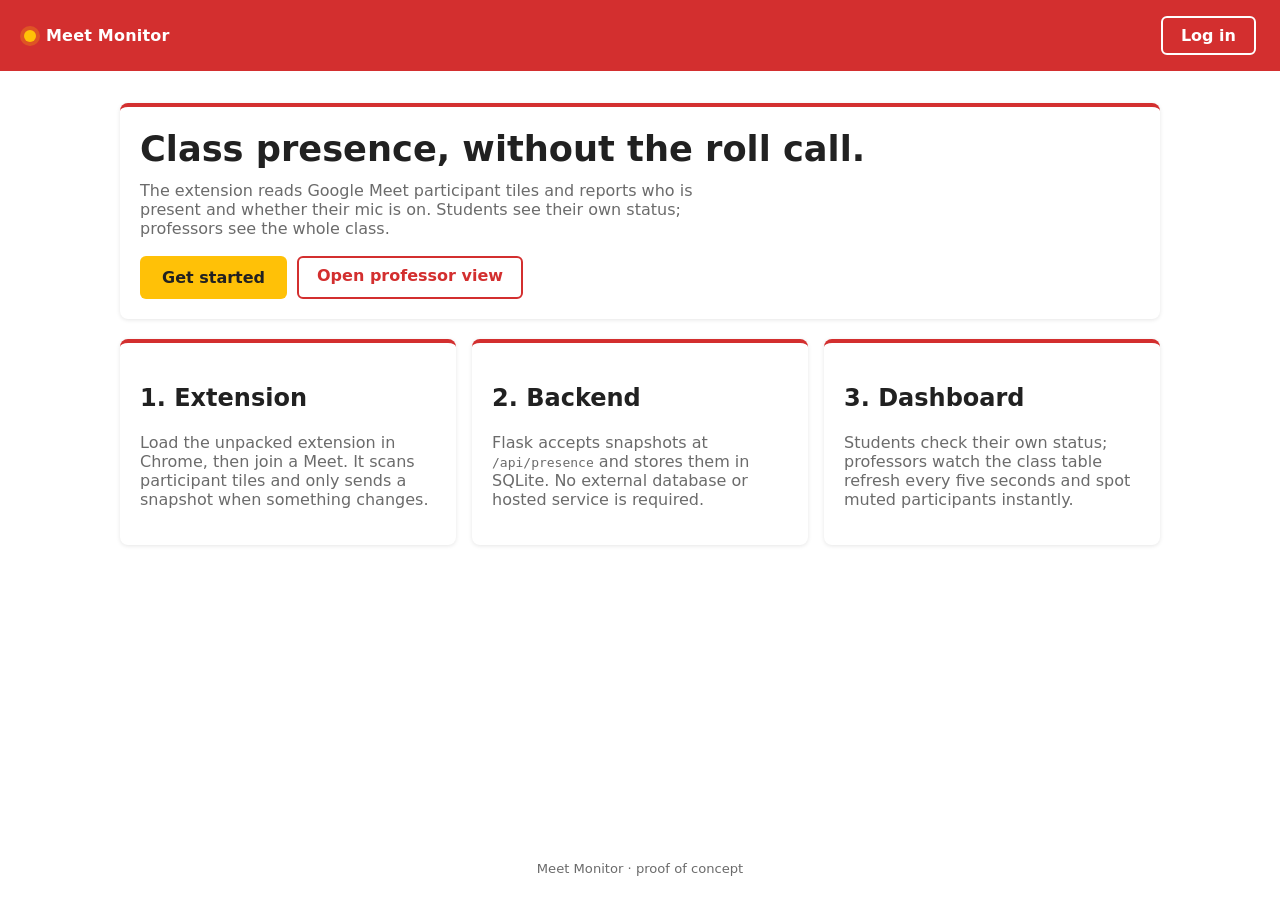
==== dashboard/index.html @ 26b23864 "Add Meet Monitor POC: extension, Flask backend, dashboard" ====
<!DOCTYPE html>
<html lang="en">
<head>
  <meta charset="UTF-8" />
  <meta name="viewport" content="width=device-width, initial-scale=1.0" />
  <title>Meet Monitor</title>
  <link rel="stylesheet" href="style.css" />
</head>
<body data-page="index">
  <header>
    <div class="brand"><span class="brand-dot"></span> Meet Monitor</div>
    <nav>
      <a href="login.html" class="btn-secondary">Log in</a>
    </nav>
  </header>

  <main class="page">
    <section class="card hero">
      <h1>Class presence, without the roll call.</h1>
      <p class="muted">
        The extension reads Google Meet participant tiles and reports who is present and
        whether their mic is on. Students see their own status; professors see the whole class.
      </p>
      <div class="button-row">
        <a class="btn-primary" href="login.html">Get started</a>
        <a class="btn-secondary" href="professor.html">Open professor view</a>
      </div>
    </section>

    <section class="grid-3">
      <article class="card">
        <h2>1. Extension</h2>
        <p class="muted">
          Load the unpacked extension in Chrome, then join a Meet. It scans participant tiles
          and only sends a snapshot when something changes.
        </p>
      </article>
      <article class="card">
        <h2>2. Backend</h2>
        <p class="muted">
          Flask accepts snapshots at <code>/api/presence</code> and stores them in SQLite.
          No external database or hosted service is required.
        </p>
      </article>
      <article class="card">
        <h2>3. Dashboard</h2>
        <p class="muted">
          Students check their own status; professors watch the class table refresh every
          five seconds and spot muted participants instantly.
        </p>
      </article>
    </section>
  </main>

  <footer>Meet Monitor &middot; proof of concept</footer>
  <script src="script.js"></script>
</body>
</html>
---- dashboard/style.css ----
:root {
  --bg: #FFFFFF;
  --red: #D32F2F;
  --red-dark: #B71C1C;
  --yellow: #FFC107;
  --text: #212121;
  --muted: #6B6B6B;
  --border: #E6E6E6;
  --active-tint: #FFF8E1;
  --inactive-tint: #FDECEA;
}

* {
  box-sizing: border-box;
}

body {
  background: var(--bg);
  color: var(--text);
  font-family: system-ui, sans-serif;
  margin: 0;
  min-height: 100vh;
  display: flex;
  flex-direction: column;
}

h1, h2, h3 {
  line-height: 1.25;
}

a {
  color: var(--red);
}

header {
  background: var(--red);
  color: #FFFFFF;
  padding: 16px 24px;
  display: flex;
  justify-content: space-between;
  align-items: center;
  gap: 16px;
}

header .brand {
  display: flex;
  align-items: center;
  gap: 10px;
  font-weight: 700;
  letter-spacing: 0.2px;
}

header .brand .brand-dot {
  width: 12px;
  height: 12px;
  border-radius: 50%;
  background: var(--yellow);
  box-shadow: 0 0 0 4px rgba(255, 193, 7, 0.25);
}

header nav {
  display: flex;
  align-items: center;
  gap: 10px;
  flex-wrap: wrap;
}

header nav a {
  text-decoration: none;
}

header nav a.btn-secondary {
  background: transparent;
  border-color: #FFFFFF;
  color: #FFFFFF;
}

header nav a.btn-secondary:hover {
  background: rgba(255, 255, 255, 0.12);
}

.btn-primary {
  background: var(--yellow);
  color: var(--text);
  border: 2px solid transparent;
  padding: 10px 20px;
  border-radius: 6px;
  font: inherit;
  font-weight: bold;
  cursor: pointer;
  display: inline-block;
  text-decoration: none;
}

.btn-primary:hover {
  filter: brightness(0.95);
}

.btn-secondary {
  background: #FFFFFF;
  color: var(--red);
  border: 2px solid var(--red);
  padding: 8px 18px;
  border-radius: 6px;
  font: inherit;
  font-weight: bold;
  cursor: pointer;
  display: inline-block;
  text-decoration: none;
}

.btn-secondary:hover {
  background: var(--inactive-tint);
}

.btn-block {
  width: 100%;
  margin-top: 8px;
}

.badge-active {
  background: var(--yellow);
  color: var(--text);
  padding: 4px 10px;
  border-radius: 12px;
  font-size: 0.8rem;
  font-weight: 700;
  text-transform: capitalize;
}

.badge-inactive {
  background: var(--red);
  color: #FFFFFF;
  padding: 4px 10px;
  border-radius: 12px;
  font-size: 0.8rem;
  font-weight: 700;
  text-transform: capitalize;
}

.badge-idle {
  background: #FFFFFF;
  color: var(--red);
  border: 1px solid var(--red);
  padding: 3px 9px;
  border-radius: 12px;
  font-size: 0.8rem;
  font-weight: 700;
  text-transform: capitalize;
}

.card {
  background: #FFFFFF;
  border-top: 4px solid var(--red);
  border-radius: 8px;
  box-shadow: 0 1px 4px rgba(0, 0, 0, 0.1);
  padding: 20px;
}

.card-narrow {
  max-width: 420px;
  margin: 48px auto;
}

.page {
  width: 100%;
  max-width: 1080px;
  margin: 0 auto;
  padding: 32px 20px 64px;
  flex: 1;
}

.hero {
  margin-bottom: 20px;
}

.hero h1 {
  margin: 0 0 10px;
  font-size: clamp(1.6rem, 3vw, 2.2rem);
}

.hero p {
  margin: 0;
  max-width: 60ch;
}

.muted {
  color: var(--muted);
}

.grid-3 {
  display: grid;
  gap: 16px;
  grid-template-columns: repeat(auto-fit, minmax(220px, 1fr));
}

.button-row {
  display: flex;
  gap: 10px;
  flex-wrap: wrap;
  margin-top: 18px;
}

.page-heading {
  display: flex;
  justify-content: space-between;
  align-items: flex-start;
  gap: 16px;
  flex-wrap: wrap;
  margin-bottom: 20px;
}

.page-heading h1 {
  margin: 0 0 6px;
  font-size: 1.6rem;
}

.page-heading p {
  margin: 0;
}

.pill {
  background: var(--active-tint);
  color: var(--red-dark);
  border: 1px solid var(--yellow);
  border-radius: 999px;
  padding: 6px 14px;
  font-size: 0.8rem;
  font-weight: 700;
  letter-spacing: 0.04em;
  text-transform: uppercase;
}

.pill.offline {
  background: var(--inactive-tint);
  border-color: var(--red);
}

.stats {
  margin-bottom: 20px;
}

.stat {
  border-top-color: var(--yellow);
  display: flex;
  flex-direction: column;
  gap: 4px;
}

.stat-value {
  font-size: 2rem;
  font-weight: 700;
  color: var(--red-dark);
  line-height: 1;
}

.stat-label {
  color: var(--muted);
  font-size: 0.85rem;
  text-transform: uppercase;
  letter-spacing: 0.06em;
}

.table-card {
  padding: 0;
  overflow: hidden;
}

table.professor-table {
  width: 100%;
  border-collapse: collapse;
  background: #FFFFFF;
}

table.professor-table th,
table.professor-table td {
  padding: 12px 16px;
  border-bottom: 1px solid var(--border);
  text-align: left;
  font-size: 0.95rem;
}

table.professor-table thead th {
  background: var(--active-tint);
  color: var(--red-dark);
  font-size: 0.78rem;
  text-transform: uppercase;
  letter-spacing: 0.06em;
}

table.professor-table tbody tr:last-child td {
  border-bottom: none;
}

table.professor-table tr.inactive-flag {
  background: var(--inactive-tint);
}

table.professor-table tr:hover {
  background: var(--active-tint);
}

table.professor-table tr.inactive-flag:hover {
  background: #FBDDDA;
}

.empty {
  text-align: center;
  color: var(--muted);
  padding: 28px 16px !important;
}

.error {
  background: var(--inactive-tint);
  border-left: 4px solid var(--red);
  color: var(--red-dark);
  padding: 12px 16px;
  border-radius: 6px;
  font-weight: 600;
  margin: 0 0 20px;
}

.form {
  display: flex;
  flex-direction: column;
  gap: 6px;
  margin-top: 16px;
}

.form label {
  font-size: 0.85rem;
  font-weight: 700;
  color: var(--red-dark);
  text-transform: uppercase;
  letter-spacing: 0.05em;
}

.form input,
.form select,
.inline-form input {
  font: inherit;
  padding: 10px 12px;
  border: 1px solid var(--border);
  border-radius: 6px;
  background: #FFFFFF;
  color: var(--text);
}

.form input:focus,
.form select:focus,
.inline-form input:focus {
  outline: 2px solid var(--yellow);
  outline-offset: 1px;
  border-color: var(--red);
}

.inline-form {
  display: flex;
  gap: 10px;
  margin-top: 14px;
}

.inline-form input {
  flex: 1;
}

.inline-form .btn-primary {
  padding: 10px 18px;
}

footer {
  color: var(--muted);
  text-align: center;
  font-size: 0.82rem;
  padding: 24px 16px;
}

@media (max-width: 640px) {
  header {
    padding: 12px 16px;
    align-items: flex-start;
    flex-direction: column;
  }

  .page {
    padding: 24px 16px 48px;
  }

  table.professor-table th,
  table.professor-table td {
    padding: 10px 12px;
    font-size: 0.88rem;
  }

  .inline-form {
    flex-direction: column;
  }
}
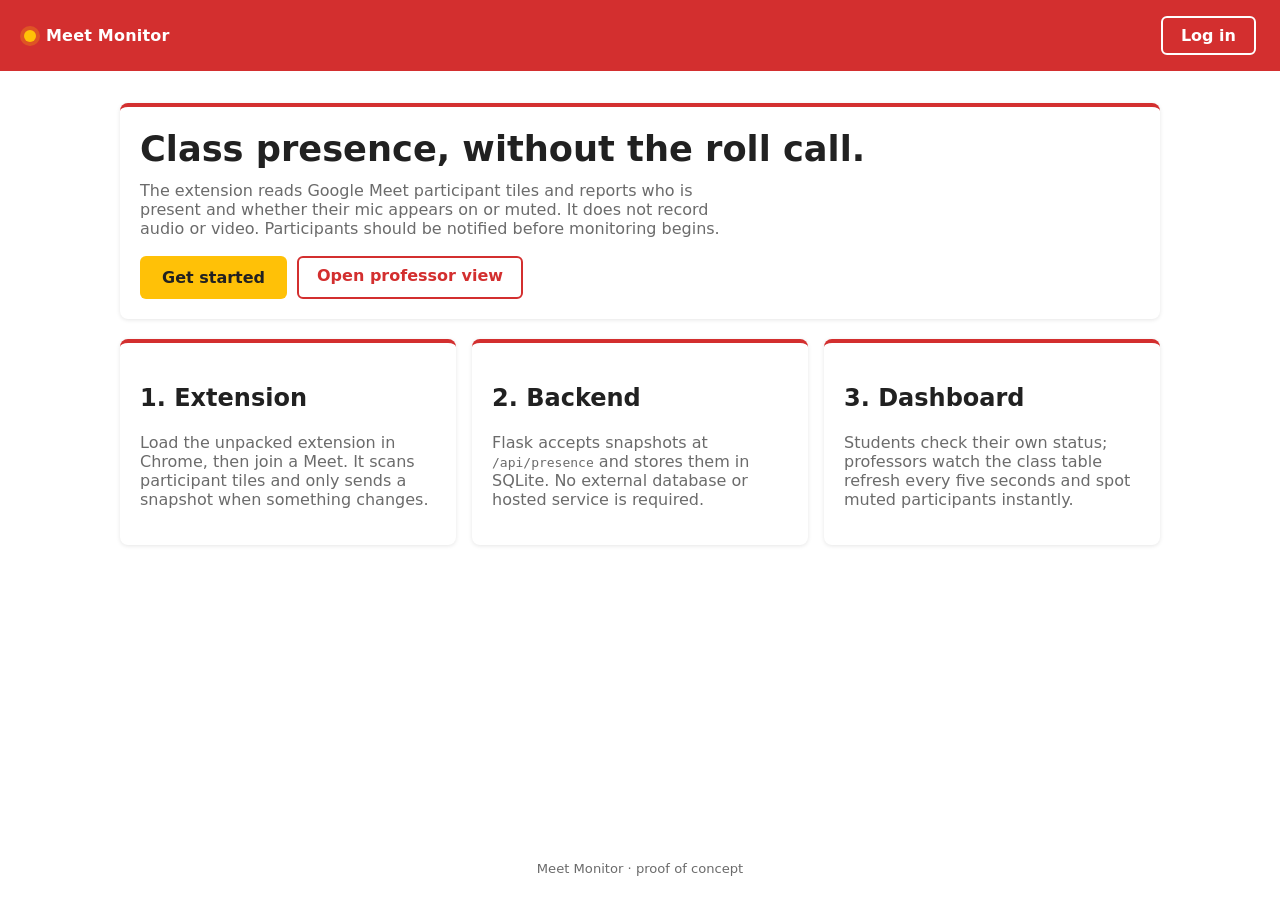
==== commit 7b9ad588: "Add meeting lifecycle and privacy controls Co-authored-by: Copilot <223556219+Copilot@users.noreply." ====
--- a/dashboard/index.html
+++ b/dashboard/index.html
@@ -19,7 +19,8 @@
       <h1>Class presence, without the roll call.</h1>
       <p class="muted">
         The extension reads Google Meet participant tiles and reports who is present and
-        whether their mic is on. Students see their own status; professors see the whole class.
+        whether their mic appears on or muted. It does not record audio or video. Participants
+        should be notified before monitoring begins.
       </p>
       <div class="button-row">
         <a class="btn-primary" href="login.html">Get started</a>
--- a/dashboard/style.css
+++ b/dashboard/style.css
@@ -149,6 +149,18 @@
   text-transform: capitalize;
 }
 
+.badge-stale,
+.badge-left {
+  background: #EEEEEE;
+  color: #424242;
+  border: 1px solid #BDBDBD;
+  padding: 3px 9px;
+  border-radius: 12px;
+  font-size: 0.8rem;
+  font-weight: 700;
+  text-transform: capitalize;
+}
+
 .card {
   background: #FFFFFF;
   border-top: 4px solid var(--red);
@@ -240,6 +252,46 @@
   margin-bottom: 20px;
 }
 
+.privacy-notice {
+  display: flex;
+  justify-content: space-between;
+  align-items: center;
+  gap: 16px;
+  margin-bottom: 20px;
+  border-top-color: var(--yellow);
+}
+
+.privacy-notice h2 {
+  margin: 0 0 6px;
+  font-size: 1.05rem;
+}
+
+.privacy-notice p {
+  margin: 0;
+  line-height: 1.5;
+}
+
+.meeting-controls {
+  display: flex;
+  align-items: center;
+  gap: 10px;
+  margin-bottom: 20px;
+}
+
+.meeting-controls label {
+  font-weight: 700;
+  color: var(--red-dark);
+}
+
+.meeting-controls select {
+  flex: 1;
+  min-width: 180px;
+  font: inherit;
+  padding: 9px 10px;
+  border: 1px solid var(--border);
+  border-radius: 6px;
+}
+
 .stat {
   border-top-color: var(--yellow);
   display: flex;
@@ -320,6 +372,16 @@
   margin: 0 0 20px;
 }
 
+.success-message {
+  background: var(--active-tint);
+  border-left: 4px solid #2E7D32;
+  color: #1B5E20;
+  padding: 12px 16px;
+  border-radius: 6px;
+  font-weight: 600;
+  margin: 0 0 20px;
+}
+
 .form {
   display: flex;
   flex-direction: column;
@@ -395,4 +457,10 @@
   .inline-form {
     flex-direction: column;
   }
-}
+
+  .privacy-notice,
+  .meeting-controls {
+    align-items: stretch;
+    flex-direction: column;
+  }
+}
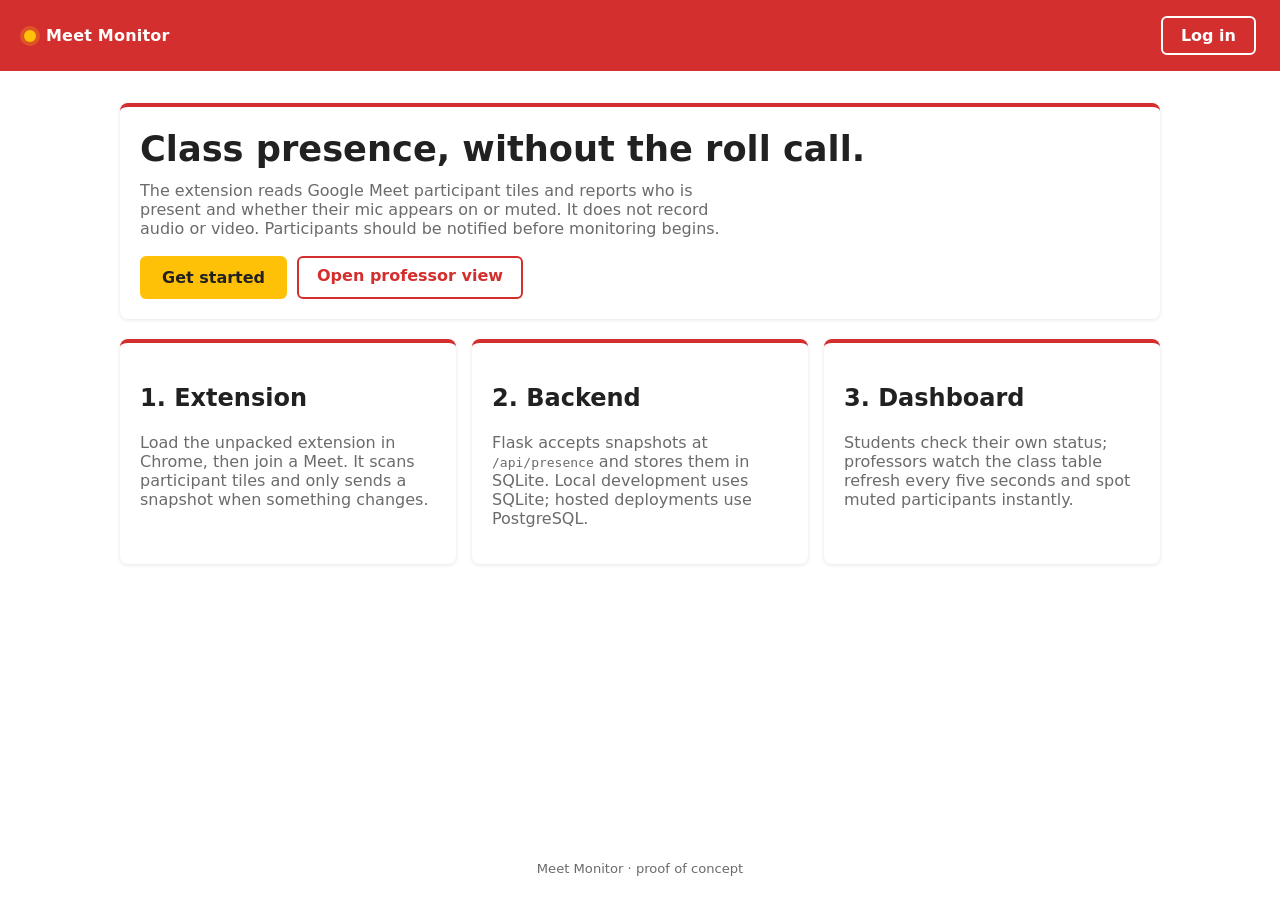
==== commit f9f9daea: "Add Google sign-in and Render deployment Co-authored-by: Copilot <223556219+Copilot@users.noreply.gi" ====
--- a/dashboard/index.html
+++ b/dashboard/index.html
@@ -40,7 +40,7 @@
         <h2>2. Backend</h2>
         <p class="muted">
           Flask accepts snapshots at <code>/api/presence</code> and stores them in SQLite.
-          No external database or hosted service is required.
+          Local development uses SQLite; hosted deployments use PostgreSQL.
         </p>
       </article>
       <article class="card">
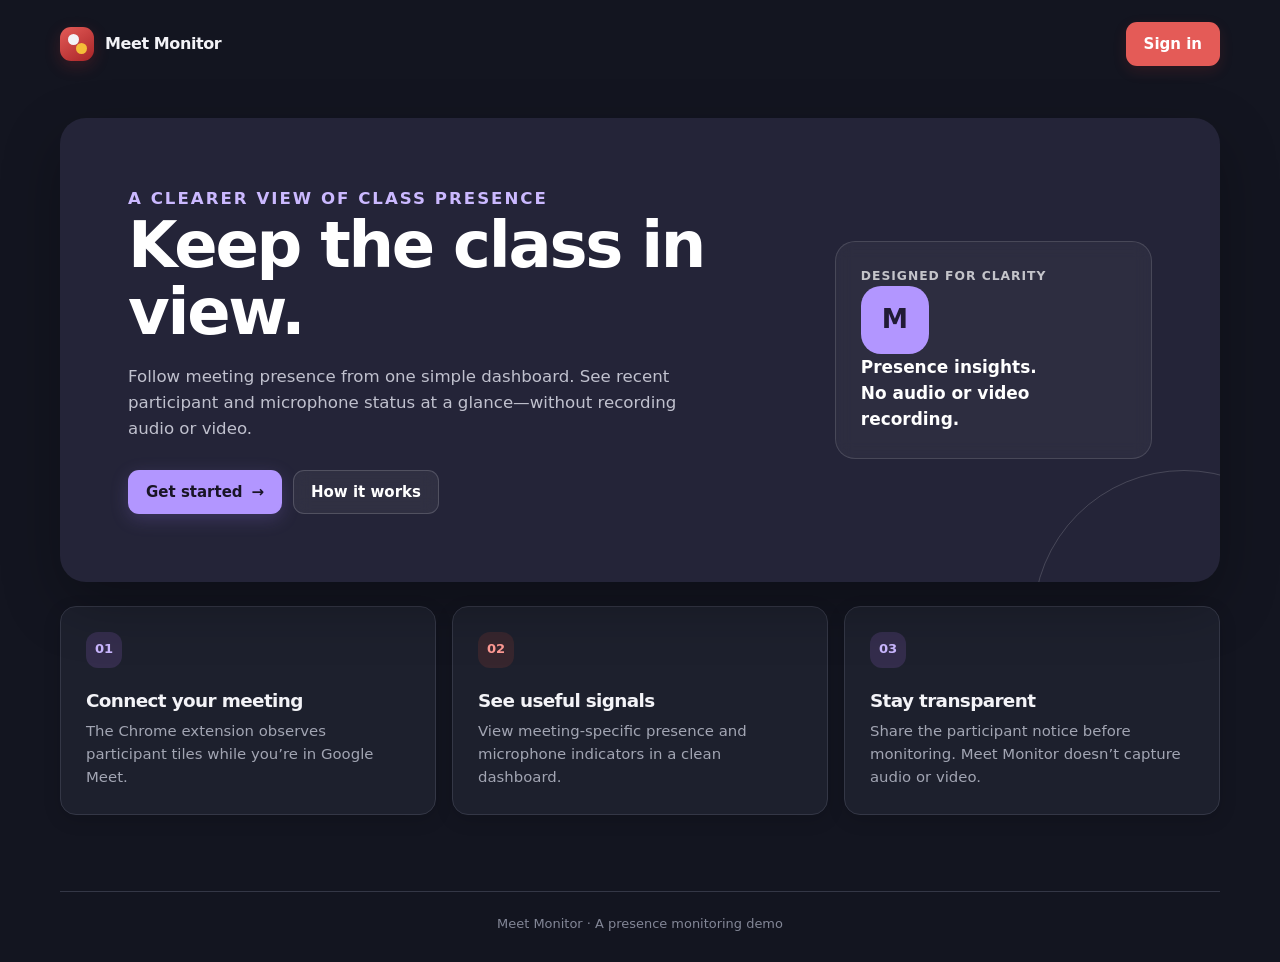
==== commit 832b05e0: "Refactor student dashboard layout and styles for improved accessibility and responsiveness - Updated" ====
--- a/dashboard/index.html
+++ b/dashboard/index.html
@@ -3,57 +3,62 @@
 <head>
   <meta charset="UTF-8" />
   <meta name="viewport" content="width=device-width, initial-scale=1.0" />
-  <title>Meet Monitor</title>
+  <meta name="theme-color" content="#131520" />
+  <meta name="description" content="A clear, privacy-conscious presence dashboard for Google Meet." />
+  <title>Meet Monitor · Class presence, made clearer</title>
   <link rel="stylesheet" href="style.css" />
 </head>
 <body data-page="index">
-  <header>
-    <div class="brand"><span class="brand-dot"></span> Meet Monitor</div>
-    <nav>
-      <a href="login.html" class="btn-secondary">Log in</a>
+  <header class="site-header">
+    <a class="brand" href="/" aria-label="Meet Monitor home">
+      <span class="brand-dot" aria-hidden="true"></span> Meet Monitor
+    </a>
+    <nav aria-label="Main navigation">
+      <a href="login.html" class="btn-primary">Sign in</a>
     </nav>
   </header>
 
   <main class="page">
     <section class="card hero">
-      <h1>Class presence, without the roll call.</h1>
-      <p class="muted">
-        The extension reads Google Meet participant tiles and reports who is present and
-        whether their mic appears on or muted. It does not record audio or video. Participants
-        should be notified before monitoring begins.
-      </p>
-      <div class="button-row">
-        <a class="btn-primary" href="login.html">Get started</a>
-        <a class="btn-secondary" href="professor.html">Open professor view</a>
+      <div class="hero-copy">
+        <p class="eyebrow">A clearer view of class presence</p>
+        <h1>Keep the class in view.</h1>
+        <p>
+          Follow meeting presence from one simple dashboard. See recent participant and
+          microphone status at a glance—without recording audio or video.
+        </p>
+        <div class="button-row">
+          <a class="btn-primary" href="login.html">Get started <span aria-hidden="true">→</span></a>
+          <a class="btn-secondary" href="#how-it-works">How it works</a>
+        </div>
       </div>
+      <aside class="hero-aside" aria-label="Privacy summary">
+        <span class="hero-aside-label">Designed for clarity</span>
+        <span class="hero-aside-mark" aria-hidden="true">M</span>
+        <p>Presence insights.<br />No audio or video recording.</p>
+      </aside>
     </section>
 
-    <section class="grid-3">
-      <article class="card">
-        <h2>1. Extension</h2>
-        <p class="muted">
-          Load the unpacked extension in Chrome, then join a Meet. It scans participant tiles
-          and only sends a snapshot when something changes.
-        </p>
+    <section id="how-it-works" class="feature-grid" aria-label="How Meet Monitor works">
+      <article class="card feature-card">
+        <span class="feature-number">01</span>
+        <h2>Connect your meeting</h2>
+        <p>The Chrome extension observes participant tiles while you’re in Google Meet.</p>
       </article>
-      <article class="card">
-        <h2>2. Backend</h2>
-        <p class="muted">
-          Flask accepts snapshots at <code>/api/presence</code> and stores them in SQLite.
-          Local development uses SQLite; hosted deployments use PostgreSQL.
-        </p>
+      <article class="card feature-card">
+        <span class="feature-number">02</span>
+        <h2>See useful signals</h2>
+        <p>View meeting-specific presence and microphone indicators in a clean dashboard.</p>
       </article>
-      <article class="card">
-        <h2>3. Dashboard</h2>
-        <p class="muted">
-          Students check their own status; professors watch the class table refresh every
-          five seconds and spot muted participants instantly.
-        </p>
+      <article class="card feature-card">
+        <span class="feature-number">03</span>
+        <h2>Stay transparent</h2>
+        <p>Share the participant notice before monitoring. Meet Monitor doesn’t capture audio or video.</p>
       </article>
     </section>
   </main>
 
-  <footer>Meet Monitor &middot; proof of concept</footer>
+  <footer>Meet Monitor <span aria-hidden="true">·</span> A presence monitoring demo</footer>
   <script src="script.js"></script>
 </body>
 </html>
--- a/dashboard/style.css
+++ b/dashboard/style.css
@@ -1,466 +1,1193 @@
 :root {
-  --bg: #FFFFFF;
-  --red: #D32F2F;
-  --red-dark: #B71C1C;
-  --yellow: #FFC107;
-  --text: #212121;
-  --muted: #6B6B6B;
-  --border: #E6E6E6;
-  --active-tint: #FFF8E1;
-  --inactive-tint: #FDECEA;
+  color-scheme: dark;
+  --canvas: #131520;
+  --surface: #1d202d;
+  --surface-muted: #252837;
+  --ink: #f3f3f7;
+  --muted: #a2a5b3;
+  --border: #343746;
+  --red: #e45b57;
+  --red-dark: #ff8982;
+  --red-soft: #37262e;
+  --yellow: #f4bd38;
+  --yellow-soft: #393223;
+  --purple: #b296ff;
+  --purple-soft: #342d4c;
+  --green: #6bc995;
+  --green-soft: #23382f;
+  --shadow: 0 18px 48px rgba(0, 0, 0, 0.24);
+  --shadow-small: 0 5px 18px rgba(0, 0, 0, 0.14);
+  --radius: 16px;
 }
 
 * {
   box-sizing: border-box;
 }
 
+html {
+  min-width: 320px;
+  background: var(--canvas);
+  scroll-behavior: smooth;
+  color-scheme: dark;
+}
+
 body {
-  background: var(--bg);
-  color: var(--text);
-  font-family: system-ui, sans-serif;
+  min-height: 100vh;
   margin: 0;
-  min-height: 100vh;
   display: flex;
   flex-direction: column;
-}
-
-h1, h2, h3 {
+  background: var(--canvas);
+  color: var(--ink);
+  font-family: Inter, ui-sans-serif, system-ui, -apple-system, BlinkMacSystemFont, "Segoe UI", sans-serif;
+  font-size: 15px;
+  line-height: 1.55;
+  -webkit-font-smoothing: antialiased;
+}
+
+button,
+input,
+select {
+  font: inherit;
+}
+
+a {
+  color: var(--red-dark);
+}
+
+h1,
+h2,
+h3,
+p {
+  margin-top: 0;
+}
+
+h1,
+h2,
+h3 {
+  color: var(--ink);
+  line-height: 1.2;
+  letter-spacing: -0.035em;
+}
+
+h1 {
+  font-size: clamp(2rem, 4.4vw, 3.35rem);
+  font-weight: 750;
+}
+
+h2 {
+  font-size: 1.15rem;
+  font-weight: 700;
+}
+
+.site-header {
+  width: min(100% - 48px, 1160px);
+  margin: 0 auto;
+  padding: 22px 0;
+  display: flex;
+  justify-content: space-between;
+  align-items: center;
+  gap: 24px;
+}
+
+.brand {
+  display: inline-flex;
+  align-items: center;
+  gap: 11px;
+  color: var(--ink);
+  font-size: 1rem;
+  font-weight: 750;
+  letter-spacing: -0.025em;
+  text-decoration: none;
+}
+
+.brand-dot {
+  position: relative;
+  width: 34px;
+  height: 34px;
+  flex: 0 0 34px;
+  border-radius: 11px;
+  background: linear-gradient(145deg, #e45b57, #a82427);
+  box-shadow: 0 5px 16px rgba(200, 51, 50, 0.22);
+}
+
+.brand-dot::before,
+.brand-dot::after {
+  position: absolute;
+  content: "";
+  border-radius: 50%;
+}
+
+.brand-dot::before {
+  width: 11px;
+  height: 11px;
+  top: 7px;
+  left: 8px;
+  background: var(--ink);
+}
+
+.brand-dot::after {
+  width: 11px;
+  height: 11px;
+  right: 7px;
+  bottom: 7px;
+  background: var(--yellow);
+}
+
+.site-header nav {
+  display: flex;
+  align-items: center;
+  justify-content: flex-end;
+  flex-wrap: wrap;
+  gap: 9px;
+}
+
+.account-chip {
+  min-height: 42px;
+  max-width: min(360px, 42vw);
+  padding: 6px 12px;
+  display: inline-flex;
+  flex-direction: column;
+  justify-content: center;
+  border: 1px solid var(--border);
+  border-radius: 11px;
+  background: var(--surface);
+  color: var(--muted);
+  font-size: 0.72rem;
   line-height: 1.25;
 }
 
-a {
-  color: var(--red);
-}
-
-header {
+.account-chip > span:last-child {
+  overflow: hidden;
+  text-overflow: ellipsis;
+  white-space: nowrap;
+}
+
+.account-chip .account-role {
+  color: var(--ink);
+  font-size: 0.75rem;
+  font-weight: 750;
+}
+
+.page {
+  width: min(100% - 48px, 1160px);
+  margin: 0 auto;
+  padding: 30px 0 76px;
+  flex: 1;
+}
+
+.btn-primary,
+.btn-secondary {
+  min-height: 44px;
+  display: inline-flex;
+  justify-content: center;
+  align-items: center;
+  gap: 9px;
+  padding: 10px 17px;
+  border: 1px solid transparent;
+  border-radius: 11px;
+  font-weight: 700;
+  line-height: 1.2;
+  text-decoration: none;
+  cursor: pointer;
+  transition: background-color 160ms ease, border-color 160ms ease, box-shadow 160ms ease, transform 160ms ease;
+}
+
+.btn-primary {
   background: var(--red);
-  color: #FFFFFF;
-  padding: 16px 24px;
+  color: #fff;
+  box-shadow: 0 5px 14px rgba(200, 51, 50, 0.15);
+}
+
+.btn-primary:hover {
+  background: #ef6d67;
+  box-shadow: 0 8px 20px rgba(200, 51, 50, 0.2);
+  transform: translateY(-1px);
+}
+
+.btn-secondary {
+  border-color: var(--border);
+  background: var(--surface);
+  color: #e0e1e8;
+}
+
+.btn-secondary:hover {
+  border-color: #55596a;
+  background: #282b39;
+}
+
+.btn-danger {
+  border-color: #56343d;
+  color: #ff9690;
+}
+
+.btn-danger:hover {
+  border-color: #74414a;
+  background: #38272f;
+}
+
+.btn-primary:disabled,
+.btn-secondary:disabled {
+  opacity: 0.5;
+  cursor: not-allowed;
+  transform: none;
+  box-shadow: none;
+}
+
+.btn-block {
+  width: 100%;
+  margin-top: 12px;
+}
+
+:focus-visible {
+  outline: 3px solid rgba(178, 150, 255, 0.9);
+  outline-offset: 3px;
+}
+
+.card {
+  border: 1px solid var(--border);
+  border-radius: var(--radius);
+  background: var(--surface);
+  box-shadow: var(--shadow-small);
+}
+
+.muted {
+  color: var(--muted);
+}
+
+.hero {
+  position: relative;
+  min-height: 370px;
+  margin-bottom: 24px;
+  padding: clamp(30px, 6vw, 68px);
+  display: grid;
+  grid-template-columns: minmax(0, 1.35fr) minmax(220px, 0.65fr);
+  align-items: center;
+  gap: 48px;
+  overflow: hidden;
+  border: 0;
+  border-radius: 26px;
+  background: #242438;
+  color: white;
+  box-shadow: 0 22px 58px rgba(0, 0, 0, 0.28);
+}
+
+.hero::after {
+  position: absolute;
+  width: 300px;
+  height: 300px;
+  right: -115px;
+  bottom: -190px;
+  border: 1px solid rgba(255, 255, 255, 0.16);
+  border-radius: 50%;
+  content: "";
+}
+
+.hero-copy,
+.hero-aside {
+  position: relative;
+  z-index: 1;
+}
+
+.eyebrow {
+  margin-bottom: 14px;
+  color: var(--red-dark);
+  font-size: 0.76rem;
+  font-weight: 800;
+  letter-spacing: 0.12em;
+  text-transform: uppercase;
+}
+
+.hero .eyebrow {
+  color: #cbb9ff;
+}
+
+.hero h1 {
+  max-width: 650px;
+  margin-bottom: 18px;
+  color: #fff;
+  font-size: clamp(2.25rem, 5.1vw, 4rem);
+  line-height: 1.05;
+}
+
+.hero p {
+  max-width: 55ch;
+  margin-bottom: 0;
+  color: #c0c1ce;
+  font-size: 1.04rem;
+}
+
+.hero .button-row {
+  margin-top: 28px;
+}
+
+.hero .btn-primary {
+  background: var(--purple);
+  color: #191526;
+  box-shadow: 0 5px 18px rgba(141, 113, 220, 0.24);
+}
+
+.hero .btn-primary:hover {
+  background: #c3adff;
+}
+
+.hero .btn-secondary {
+  border-color: rgba(255, 255, 255, 0.16);
+  background: rgba(255, 255, 255, 0.055);
+  color: #fff;
+  backdrop-filter: blur(8px);
+}
+
+.hero .btn-secondary:hover {
+  background: rgba(255, 255, 255, 0.11);
+}
+
+.button-row {
+  display: flex;
+  flex-wrap: wrap;
+  gap: 11px;
+}
+
+.hero-aside {
+  min-height: 215px;
+  padding: 25px;
+  display: flex;
+  flex-direction: column;
+  justify-content: space-between;
+  border: 1px solid rgba(255, 255, 255, 0.13);
+  border-radius: 20px;
+  background: rgba(255, 255, 255, 0.045);
+  backdrop-filter: blur(8px);
+}
+
+.hero-aside-label {
+  color: rgba(255, 255, 255, 0.72);
+  font-size: 0.77rem;
+  font-weight: 700;
+  letter-spacing: 0.08em;
+  text-transform: uppercase;
+}
+
+.hero-aside-mark {
+  width: 68px;
+  height: 68px;
+  display: grid;
+  place-items: center;
+  border-radius: 20px;
+  background: var(--purple);
+  color: #211b36;
+  font-size: 1.65rem;
+  font-weight: 800;
+}
+
+.hero-aside p {
+  margin: 0;
+  color: #fff;
+  font-size: 1.06rem;
+  font-weight: 650;
+}
+
+.feature-grid {
+  display: grid;
+  grid-template-columns: repeat(3, minmax(0, 1fr));
+  gap: 16px;
+}
+
+.feature-card {
+  min-height: 190px;
+  padding: 25px;
+  transition: transform 170ms ease, box-shadow 170ms ease;
+}
+
+.feature-card:hover {
+  transform: translateY(-3px);
+  border-color: #4e4768;
+  box-shadow: var(--shadow);
+}
+
+.feature-number {
+  width: 36px;
+  height: 36px;
+  margin-bottom: 22px;
+  display: grid;
+  place-items: center;
+  border-radius: 12px;
+  background: var(--purple-soft);
+  color: #cab7ff;
+  font-size: 0.82rem;
+  font-weight: 800;
+}
+
+.feature-card:nth-child(2) .feature-number {
+  background: var(--red-soft);
+  color: #ff9a94;
+}
+
+.feature-card h2 {
+  margin-bottom: 8px;
+}
+
+.feature-card p {
+  margin-bottom: 0;
+  color: var(--muted);
+  font-size: 0.93rem;
+}
+
+.card-narrow {
+  width: min(100%, 480px);
+  margin: clamp(28px, 7vh, 72px) auto;
+  padding: clamp(26px, 5vw, 40px);
+}
+
+.card-narrow h1 {
+  margin-bottom: 12px;
+  font-size: 2rem;
+}
+
+.card-narrow > .muted {
+  margin-bottom: 24px;
+  font-size: 0.94rem;
+}
+
+.role-explanations {
+  margin: 20px 0 12px;
+  display: grid;
+  gap: 9px;
+}
+
+.role-explanations p {
+  margin: 0;
+  padding: 12px 14px;
+  display: grid;
+  gap: 3px;
+  border: 1px solid var(--border);
+  border-radius: 11px;
+  background: var(--surface-muted);
+}
+
+.role-explanations strong {
+  color: var(--ink);
+  font-size: 0.88rem;
+}
+
+.role-explanations span {
+  color: var(--muted);
+  font-size: 0.82rem;
+}
+
+.demo-role-notice {
+  margin: 0;
+  padding: 12px 14px;
+  border: 1px solid #665531;
+  border-radius: 11px;
+  background: var(--yellow-soft);
+  color: #f3d68d;
+  font-size: 0.82rem;
+}
+
+.form {
+  display: flex;
+  flex-direction: column;
+  gap: 9px;
+  margin-top: 20px;
+}
+
+.form label,
+.meeting-controls label {
+  color: #d0cfda;
+  font-size: 0.84rem;
+  font-weight: 700;
+}
+
+.form select,
+.form input,
+.inline-form input,
+.meeting-controls select {
+  min-height: 46px;
+  width: 100%;
+  padding: 10px 13px;
+  border: 1px solid #414454;
+  border-radius: 10px;
+  background: #252837;
+  color: var(--ink);
+}
+
+.form select:focus,
+.form input:focus,
+.inline-form input:focus,
+.meeting-controls select:focus {
+  border-color: var(--purple);
+  outline: 3px solid rgba(178, 150, 255, 0.16);
+}
+
+.card-narrow .muted:last-child {
+  margin: 18px 0 0;
+  font-size: 0.82rem;
+}
+
+.page-heading {
+  margin-bottom: 23px;
+  display: flex;
+  justify-content: space-between;
+  align-items: flex-end;
+  gap: 18px;
+}
+
+.page-heading h1 {
+  margin: 0 0 7px;
+  font-size: clamp(1.8rem, 3vw, 2.45rem);
+}
+
+.page-heading p {
+  margin: 0;
+  color: var(--muted);
+}
+
+.refresh-indicator {
+  display: flex;
+  align-items: flex-end;
+  flex-direction: column;
+  gap: 6px;
+}
+
+.refresh-meta {
+  color: #9295a4;
+  font-size: 0.74rem;
+  font-variant-numeric: tabular-nums;
+  text-align: right;
+}
+
+.pill {
+  min-height: 34px;
+  display: inline-flex;
+  align-items: center;
+  gap: 8px;
+  padding: 7px 12px;
+  border: 1px solid #355542;
+  border-radius: 999px;
+  background: var(--green-soft);
+  color: #83d9a6;
+  font-size: 0.78rem;
+  font-weight: 750;
+  letter-spacing: 0.03em;
+  text-transform: uppercase;
+  white-space: nowrap;
+}
+
+.pill::before {
+  width: 7px;
+  height: 7px;
+  border-radius: 50%;
+  background: currentColor;
+  content: "";
+}
+
+.pill.offline {
+  border-color: #684047;
+  background: var(--red-soft);
+  color: var(--red-dark);
+}
+
+.pill.waiting {
+  border-color: #665531;
+  background: var(--yellow-soft);
+  color: #f3cf75;
+}
+
+.privacy-notice {
+  margin-bottom: 20px;
+  padding: 19px 21px;
+  display: flex;
+  justify-content: space-between;
+  align-items: center;
+  gap: 20px;
+  border-color: #4d4533;
+  background: linear-gradient(110deg, #27251f, #22232c);
+}
+
+.privacy-notice h2 {
+  margin: 0 0 6px;
+  font-size: 0.98rem;
+}
+
+.privacy-notice p {
+  max-width: 85ch;
+  margin: 0;
+  color: #bdb6a7;
+  font-size: 0.88rem;
+  line-height: 1.6;
+}
+
+.grid-3 {
+  display: grid;
+  grid-template-columns: repeat(4, minmax(0, 1fr));
+  gap: 14px;
+}
+
+.stats {
+  margin-bottom: 20px;
+}
+
+.stat {
+  min-height: 120px;
+  padding: 19px 21px;
+  display: flex;
+  flex-direction: column;
+  justify-content: space-between;
+  background:
+    linear-gradient(145deg, rgba(178, 150, 255, 0.025), transparent 65%),
+    var(--surface);
+}
+
+.stat:nth-child(2) {
+  border-top: 2px solid var(--green);
+}
+
+.stat:nth-child(3) {
+  border-top: 2px solid var(--red);
+}
+
+.stat:nth-child(4) {
+  border-top: 2px solid #777b8c;
+}
+
+.stat-value {
+  color: var(--ink);
+  font-size: 2.2rem;
+  font-weight: 750;
+  line-height: 1;
+  letter-spacing: -0.06em;
+  font-variant-numeric: tabular-nums;
+}
+
+.stat-label {
+  color: var(--muted);
+  font-size: 0.77rem;
+  font-weight: 700;
+  letter-spacing: 0.06em;
+  text-transform: uppercase;
+}
+
+#stat-active {
+  color: var(--green);
+}
+
+#stat-idle {
+  color: #ff8982;
+}
+
+.status-overview {
+  margin-bottom: 20px;
+  overflow: hidden;
+}
+
+.overview-caption {
+  color: #aaa9b8;
+  font-size: 0.76rem;
+  font-weight: 700;
+  letter-spacing: 0.08em;
+  text-transform: uppercase;
+}
+
+.overview-content {
+  padding: 20px 21px 17px;
+}
+
+.distribution-bar {
+  height: 18px;
+  display: flex;
+  overflow: hidden;
+  border: 1px solid #383b4a;
+  border-radius: 999px;
+  background:
+    repeating-linear-gradient(
+      135deg,
+      #262938 0,
+      #262938 6px,
+      #2a2d3b 6px,
+      #2a2d3b 12px
+    );
+}
+
+.distribution-segment {
+  min-width: 0;
+  height: 100%;
+  transition: width 260ms ease;
+}
+
+.distribution-segment.active {
+  background: linear-gradient(90deg, #8a6bec, #b296ff);
+}
+
+.distribution-segment.idle {
+  background: linear-gradient(90deg, #e45b57, #f58a79);
+}
+
+.distribution-segment.other {
+  background: #75798b;
+}
+
+.distribution-legend {
+  margin: 15px 0 10px;
+  padding: 0;
+  display: flex;
+  flex-wrap: wrap;
+  gap: 12px 26px;
+  list-style: none;
+}
+
+.distribution-legend li {
+  display: inline-flex;
+}
+
+.distribution-filter {
+  min-height: 36px;
+  padding: 6px 10px;
+  display: inline-flex;
+  align-items: center;
+  gap: 8px;
+  border: 1px solid transparent;
+  border-radius: 9px;
+  background: transparent;
+  color: #c0c2cd;
+  font: inherit;
+  font-size: 0.82rem;
+  cursor: pointer;
+  transition: background-color 150ms ease, border-color 150ms ease;
+}
+
+.distribution-filter:hover,
+.distribution-filter.selected {
+  border-color: #444757;
+  background: #292c3a;
+}
+
+.distribution-filter:focus-visible {
+  outline-offset: 2px;
+}
+
+.distribution-filter strong {
+  margin-left: 1px;
+  color: #f0eff5;
+  font-variant-numeric: tabular-nums;
+}
+
+.legend-dot {
+  width: 8px;
+  height: 8px;
+  flex: 0 0 8px;
+  border-radius: 50%;
+}
+
+.legend-dot.active {
+  background: var(--purple);
+}
+
+.legend-dot.idle {
+  background: var(--red);
+}
+
+.legend-dot.other {
+  background: #85899b;
+}
+
+.overview-note {
+  margin: 0;
+  color: #8e91a0;
+  font-size: 0.78rem;
+}
+
+.meeting-context {
+  margin: -8px 0 20px;
+  padding: 16px 19px;
   display: flex;
   justify-content: space-between;
   align-items: center;
   gap: 16px;
-}
-
-header .brand {
+  background: #191c28;
+  box-shadow: none;
+}
+
+.meeting-context .eyebrow {
+  margin-bottom: 4px;
+  font-size: 0.67rem;
+}
+
+.meeting-context h2 {
+  margin: 0 0 4px;
+  font-size: 1rem;
+  overflow-wrap: anywhere;
+}
+
+.meeting-context p.muted {
+  margin: 0;
+  font-size: 0.8rem;
+}
+
+.meeting-export-state {
+  flex: 0 0 auto;
+  padding: 5px 9px;
+  border: 1px solid #665531;
+  border-radius: 999px;
+  background: var(--yellow-soft);
+  color: #f3d68d;
+  font-size: 0.72rem;
+  font-weight: 700;
+}
+
+.meeting-export-state:empty {
+  display: none;
+}
+
+.meeting-export-state.is-exported {
+  border-color: #355542;
+  background: var(--green-soft);
+  color: #83d9a6;
+}
+
+.meeting-controls {
+  margin-bottom: 20px;
+  padding: 15px 17px;
   display: flex;
   align-items: center;
-  gap: 10px;
-  font-weight: 700;
-  letter-spacing: 0.2px;
-}
-
-header .brand .brand-dot {
-  width: 12px;
-  height: 12px;
-  border-radius: 50%;
-  background: var(--yellow);
-  box-shadow: 0 0 0 4px rgba(255, 193, 7, 0.25);
-}
-
-header nav {
-  display: flex;
-  align-items: center;
-  gap: 10px;
-  flex-wrap: wrap;
-}
-
-header nav a {
-  text-decoration: none;
-}
-
-header nav a.btn-secondary {
-  background: transparent;
-  border-color: #FFFFFF;
-  color: #FFFFFF;
-}
-
-header nav a.btn-secondary:hover {
-  background: rgba(255, 255, 255, 0.12);
-}
-
-.btn-primary {
-  background: var(--yellow);
-  color: var(--text);
-  border: 2px solid transparent;
-  padding: 10px 20px;
-  border-radius: 6px;
-  font: inherit;
-  font-weight: bold;
-  cursor: pointer;
-  display: inline-block;
-  text-decoration: none;
-}
-
-.btn-primary:hover {
-  filter: brightness(0.95);
-}
-
-.btn-secondary {
-  background: #FFFFFF;
-  color: var(--red);
-  border: 2px solid var(--red);
-  padding: 8px 18px;
-  border-radius: 6px;
-  font: inherit;
-  font-weight: bold;
-  cursor: pointer;
-  display: inline-block;
-  text-decoration: none;
-}
-
-.btn-secondary:hover {
-  background: var(--inactive-tint);
-}
-
-.btn-block {
-  width: 100%;
-  margin-top: 8px;
-}
-
-.badge-active {
-  background: var(--yellow);
-  color: var(--text);
-  padding: 4px 10px;
-  border-radius: 12px;
-  font-size: 0.8rem;
-  font-weight: 700;
-  text-transform: capitalize;
-}
-
-.badge-inactive {
-  background: var(--red);
-  color: #FFFFFF;
-  padding: 4px 10px;
-  border-radius: 12px;
-  font-size: 0.8rem;
-  font-weight: 700;
-  text-transform: capitalize;
-}
-
-.badge-idle {
-  background: #FFFFFF;
-  color: var(--red);
-  border: 1px solid var(--red);
-  padding: 3px 9px;
-  border-radius: 12px;
-  font-size: 0.8rem;
-  font-weight: 700;
-  text-transform: capitalize;
-}
-
-.badge-stale,
-.badge-left {
-  background: #EEEEEE;
-  color: #424242;
-  border: 1px solid #BDBDBD;
-  padding: 3px 9px;
-  border-radius: 12px;
-  font-size: 0.8rem;
-  font-weight: 700;
-  text-transform: capitalize;
-}
-
-.card {
-  background: #FFFFFF;
-  border-top: 4px solid var(--red);
-  border-radius: 8px;
-  box-shadow: 0 1px 4px rgba(0, 0, 0, 0.1);
-  padding: 20px;
-}
-
-.card-narrow {
-  max-width: 420px;
-  margin: 48px auto;
-}
-
-.page {
-  width: 100%;
-  max-width: 1080px;
-  margin: 0 auto;
-  padding: 32px 20px 64px;
+  gap: 11px;
+}
+
+.meeting-controls label {
+  flex: 0 0 auto;
+}
+
+.meeting-controls select {
+  min-width: 160px;
   flex: 1;
-}
-
-.hero {
-  margin-bottom: 20px;
-}
-
-.hero h1 {
-  margin: 0 0 10px;
-  font-size: clamp(1.6rem, 3vw, 2.2rem);
-}
-
-.hero p {
-  margin: 0;
-  max-width: 60ch;
-}
-
-.muted {
-  color: var(--muted);
-}
-
-.grid-3 {
-  display: grid;
-  gap: 16px;
-  grid-template-columns: repeat(auto-fit, minmax(220px, 1fr));
-}
-
-.button-row {
-  display: flex;
-  gap: 10px;
-  flex-wrap: wrap;
-  margin-top: 18px;
-}
-
-.page-heading {
-  display: flex;
-  justify-content: space-between;
-  align-items: flex-start;
-  gap: 16px;
-  flex-wrap: wrap;
-  margin-bottom: 20px;
-}
-
-.page-heading h1 {
-  margin: 0 0 6px;
-  font-size: 1.6rem;
-}
-
-.page-heading p {
-  margin: 0;
-}
-
-.pill {
-  background: var(--active-tint);
-  color: var(--red-dark);
-  border: 1px solid var(--yellow);
-  border-radius: 999px;
-  padding: 6px 14px;
-  font-size: 0.8rem;
-  font-weight: 700;
-  letter-spacing: 0.04em;
-  text-transform: uppercase;
-}
-
-.pill.offline {
-  background: var(--inactive-tint);
-  border-color: var(--red);
-}
-
-.stats {
-  margin-bottom: 20px;
-}
-
-.privacy-notice {
+  min-height: 42px;
+  padding: 8px 11px;
+}
+
+.table-card {
+  overflow: hidden;
+}
+
+.table-heading {
+  padding: 19px 21px;
   display: flex;
   justify-content: space-between;
   align-items: center;
   gap: 16px;
-  margin-bottom: 20px;
-  border-top-color: var(--yellow);
-}
-
-.privacy-notice h2 {
-  margin: 0 0 6px;
-  font-size: 1.05rem;
-}
-
-.privacy-notice p {
+  border-bottom: 1px solid var(--border);
+}
+
+.table-heading h2 {
   margin: 0;
-  line-height: 1.5;
-}
-
-.meeting-controls {
-  display: flex;
-  align-items: center;
-  gap: 10px;
-  margin-bottom: 20px;
-}
-
-.meeting-controls label {
-  font-weight: 700;
-  color: var(--red-dark);
-}
-
-.meeting-controls select {
-  flex: 1;
-  min-width: 180px;
-  font: inherit;
-  padding: 9px 10px;
-  border: 1px solid var(--border);
-  border-radius: 6px;
-}
-
-.stat {
-  border-top-color: var(--yellow);
-  display: flex;
-  flex-direction: column;
-  gap: 4px;
-}
-
-.stat-value {
-  font-size: 2rem;
-  font-weight: 700;
-  color: var(--red-dark);
-  line-height: 1;
-}
-
-.stat-label {
+  font-size: 1rem;
+}
+
+.table-heading p {
+  margin: 4px 0 0;
   color: var(--muted);
-  font-size: 0.85rem;
-  text-transform: uppercase;
-  letter-spacing: 0.06em;
-}
-
-.table-card {
-  padding: 0;
-  overflow: hidden;
+  font-size: 0.84rem;
+}
+
+.table-wrap {
+  overflow-x: auto;
 }
 
 table.professor-table {
   width: 100%;
   border-collapse: collapse;
-  background: #FFFFFF;
+  background: var(--surface);
 }
 
 table.professor-table th,
 table.professor-table td {
-  padding: 12px 16px;
-  border-bottom: 1px solid var(--border);
+  padding: 14px 20px;
+  border-bottom: 1px solid #303341;
   text-align: left;
-  font-size: 0.95rem;
+  font-size: 0.91rem;
 }
 
 table.professor-table thead th {
-  background: var(--active-tint);
+  background: #222532;
+  color: #a7a9b7;
+  font-size: 0.72rem;
+  font-weight: 750;
+  letter-spacing: 0.075em;
+  text-transform: uppercase;
+}
+
+table.professor-table tbody tr:last-child td {
+  border-bottom: 0;
+}
+
+table.professor-table tbody tr {
+  transition: background-color 120ms ease;
+}
+
+table.professor-table tbody tr:hover {
+  background: #242735;
+}
+
+table.professor-table tr.inactive-flag {
+  background: #28232d;
+}
+
+.badge-active,
+.badge-idle,
+.badge-stale,
+.badge-left {
+  display: inline-flex;
+  align-items: center;
+  gap: 7px;
+  padding: 5px 10px;
+  border: 1px solid transparent;
+  border-radius: 999px;
+  font-size: 0.76rem;
+  font-weight: 750;
+  text-transform: capitalize;
+}
+
+.badge-active::before,
+.badge-idle::before,
+.badge-stale::before,
+.badge-left::before {
+  width: 6px;
+  height: 6px;
+  border-radius: 50%;
+  background: currentColor;
+  content: "";
+}
+
+.badge-active {
+  border-color: #355542;
+  background: var(--green-soft);
+  color: var(--green);
+}
+
+.badge-idle {
+  border-color: #684047;
+  background: var(--red-soft);
   color: var(--red-dark);
-  font-size: 0.78rem;
-  text-transform: uppercase;
-  letter-spacing: 0.06em;
-}
-
-table.professor-table tbody tr:last-child td {
-  border-bottom: none;
-}
-
-table.professor-table tr.inactive-flag {
-  background: var(--inactive-tint);
-}
-
-table.professor-table tr:hover {
-  background: var(--active-tint);
-}
-
-table.professor-table tr.inactive-flag:hover {
-  background: #FBDDDA;
+}
+
+.badge-stale,
+.badge-left {
+  border-color: #414352;
+  background: #292c38;
+  color: #c0c2ce;
 }
 
 .empty {
+  padding: 48px 20px !important;
+  color: var(--muted);
+  text-align: center !important;
+}
+
+.profile-card .eyebrow {
+  margin-bottom: 8px;
+  color: #c4b0ff;
+}
+
+.error,
+.success-message {
+  margin: 0 0 18px;
+  padding: 13px 16px;
+  border: 1px solid transparent;
+  border-radius: 12px;
+  font-size: 0.9rem;
+  font-weight: 600;
+}
+
+.error {
+  border-color: #684047;
+  background: var(--red-soft);
+  color: var(--red-dark);
+}
+
+.success-message {
+  border-color: #355542;
+  background: var(--green-soft);
+  color: #83d9a6;
+}
+
+.inline-form {
+  margin-top: 16px;
+  display: flex;
+  gap: 10px;
+}
+
+.inline-form input {
+  min-width: 0;
+  flex: 1;
+}
+
+.field-hint {
+  margin: 10px 0 0;
+  color: #9295a4;
+  font-size: 0.77rem;
+}
+
+footer {
+  width: min(100% - 48px, 1160px);
+  margin: 0 auto;
+  padding: 22px 0 28px;
+  border-top: 1px solid var(--border);
+  color: #828696;
+  font-size: 0.81rem;
   text-align: center;
-  color: var(--muted);
-  padding: 28px 16px !important;
-}
-
-.error {
-  background: var(--inactive-tint);
-  border-left: 4px solid var(--red);
-  color: var(--red-dark);
-  padding: 12px 16px;
-  border-radius: 6px;
-  font-weight: 600;
-  margin: 0 0 20px;
-}
-
-.success-message {
-  background: var(--active-tint);
-  border-left: 4px solid #2E7D32;
-  color: #1B5E20;
-  padding: 12px 16px;
-  border-radius: 6px;
-  font-weight: 600;
-  margin: 0 0 20px;
-}
-
-.form {
-  display: flex;
-  flex-direction: column;
-  gap: 6px;
-  margin-top: 16px;
-}
-
-.form label {
-  font-size: 0.85rem;
-  font-weight: 700;
-  color: var(--red-dark);
-  text-transform: uppercase;
-  letter-spacing: 0.05em;
-}
-
-.form input,
-.form select,
-.inline-form input {
-  font: inherit;
-  padding: 10px 12px;
-  border: 1px solid var(--border);
-  border-radius: 6px;
-  background: #FFFFFF;
-  color: var(--text);
-}
-
-.form input:focus,
-.form select:focus,
-.inline-form input:focus {
-  outline: 2px solid var(--yellow);
-  outline-offset: 1px;
-  border-color: var(--red);
-}
-
-.inline-form {
-  display: flex;
-  gap: 10px;
-  margin-top: 14px;
-}
-
-.inline-form input {
-  flex: 1;
-}
-
-.inline-form .btn-primary {
-  padding: 10px 18px;
-}
-
-footer {
-  color: var(--muted);
-  text-align: center;
-  font-size: 0.82rem;
-  padding: 24px 16px;
-}
-
-@media (max-width: 640px) {
-  header {
-    padding: 12px 16px;
+}
+
+@media (max-width: 850px) {
+  .hero {
+    grid-template-columns: minmax(0, 1fr) minmax(190px, 0.65fr);
+    gap: 28px;
+  }
+
+  .grid-3 {
+    grid-template-columns: repeat(2, minmax(0, 1fr));
+  }
+}
+
+@media (max-width: 620px) {
+  .site-header,
+  .page,
+  footer {
+    width: min(100% - 32px, 1160px);
+  }
+
+  .site-header {
+    padding: 16px 0;
+    flex-wrap: wrap;
+    row-gap: 12px;
+  }
+
+  .brand {
+    flex: 0 0 auto;
+    white-space: nowrap;
+  }
+
+  .site-header nav {
+    gap: 6px;
+    margin-left: auto;
+  }
+
+  .site-header nav .btn-secondary {
+    min-height: 38px;
+    padding: 8px 11px;
+    font-size: 0.82rem;
+  }
+
+  .account-chip {
+    max-width: 42vw;
+    min-height: 38px;
+    padding: 5px 8px;
+    font-size: 0.66rem;
+  }
+
+  .page {
+    padding-top: 18px;
+    padding-bottom: 48px;
+  }
+
+  .hero {
+    min-height: 0;
+    padding: 32px 25px;
+    grid-template-columns: 1fr;
+    gap: 25px;
+    border-radius: 21px;
+  }
+
+  .hero-aside {
+    min-height: 170px;
+  }
+
+  .feature-grid {
+    grid-template-columns: 1fr;
+    gap: 12px;
+  }
+
+  .feature-card {
+    min-height: 0;
+    padding: 20px;
+  }
+
+  .feature-number {
+    margin-bottom: 15px;
+  }
+
+  .card-narrow {
+    margin: 28px auto;
+  }
+
+  .page-heading {
     align-items: flex-start;
     flex-direction: column;
   }
 
-  .page {
-    padding: 24px 16px 48px;
+  .refresh-indicator {
+    align-items: flex-start;
+  }
+
+  .refresh-meta {
+    text-align: left;
+  }
+
+  .privacy-notice,
+  .meeting-controls,
+  .meeting-context {
+    align-items: stretch;
+    flex-direction: column;
+  }
+
+  .meeting-context {
+    gap: 10px;
+  }
+
+  .meeting-export-state {
+    align-self: flex-start;
+  }
+
+  .meeting-controls select {
+    width: 100%;
+  }
+
+  .grid-3 {
+    gap: 10px;
+  }
+
+  .stat {
+    min-height: 105px;
+    padding: 15px;
+  }
+
+  .stat-value {
+    font-size: 1.9rem;
+  }
+
+  .stat-label {
+    font-size: 0.68rem;
+  }
+
+  .table-heading {
+    padding: 16px;
   }
 
   table.professor-table th,
   table.professor-table td {
-    padding: 10px 12px;
-    font-size: 0.88rem;
+    padding: 12px 14px;
+    font-size: 0.84rem;
   }
 
   .inline-form {
     flex-direction: column;
   }
-
-  .privacy-notice,
-  .meeting-controls {
-    align-items: stretch;
-    flex-direction: column;
-  }
-}
+}
+
+@media (prefers-reduced-motion: reduce) {
+  *,
+  *::before,
+  *::after {
+    scroll-behavior: auto !important;
+    transition-duration: 0.01ms !important;
+    animation-duration: 0.01ms !important;
+    animation-iteration-count: 1 !important;
+  }
+}
